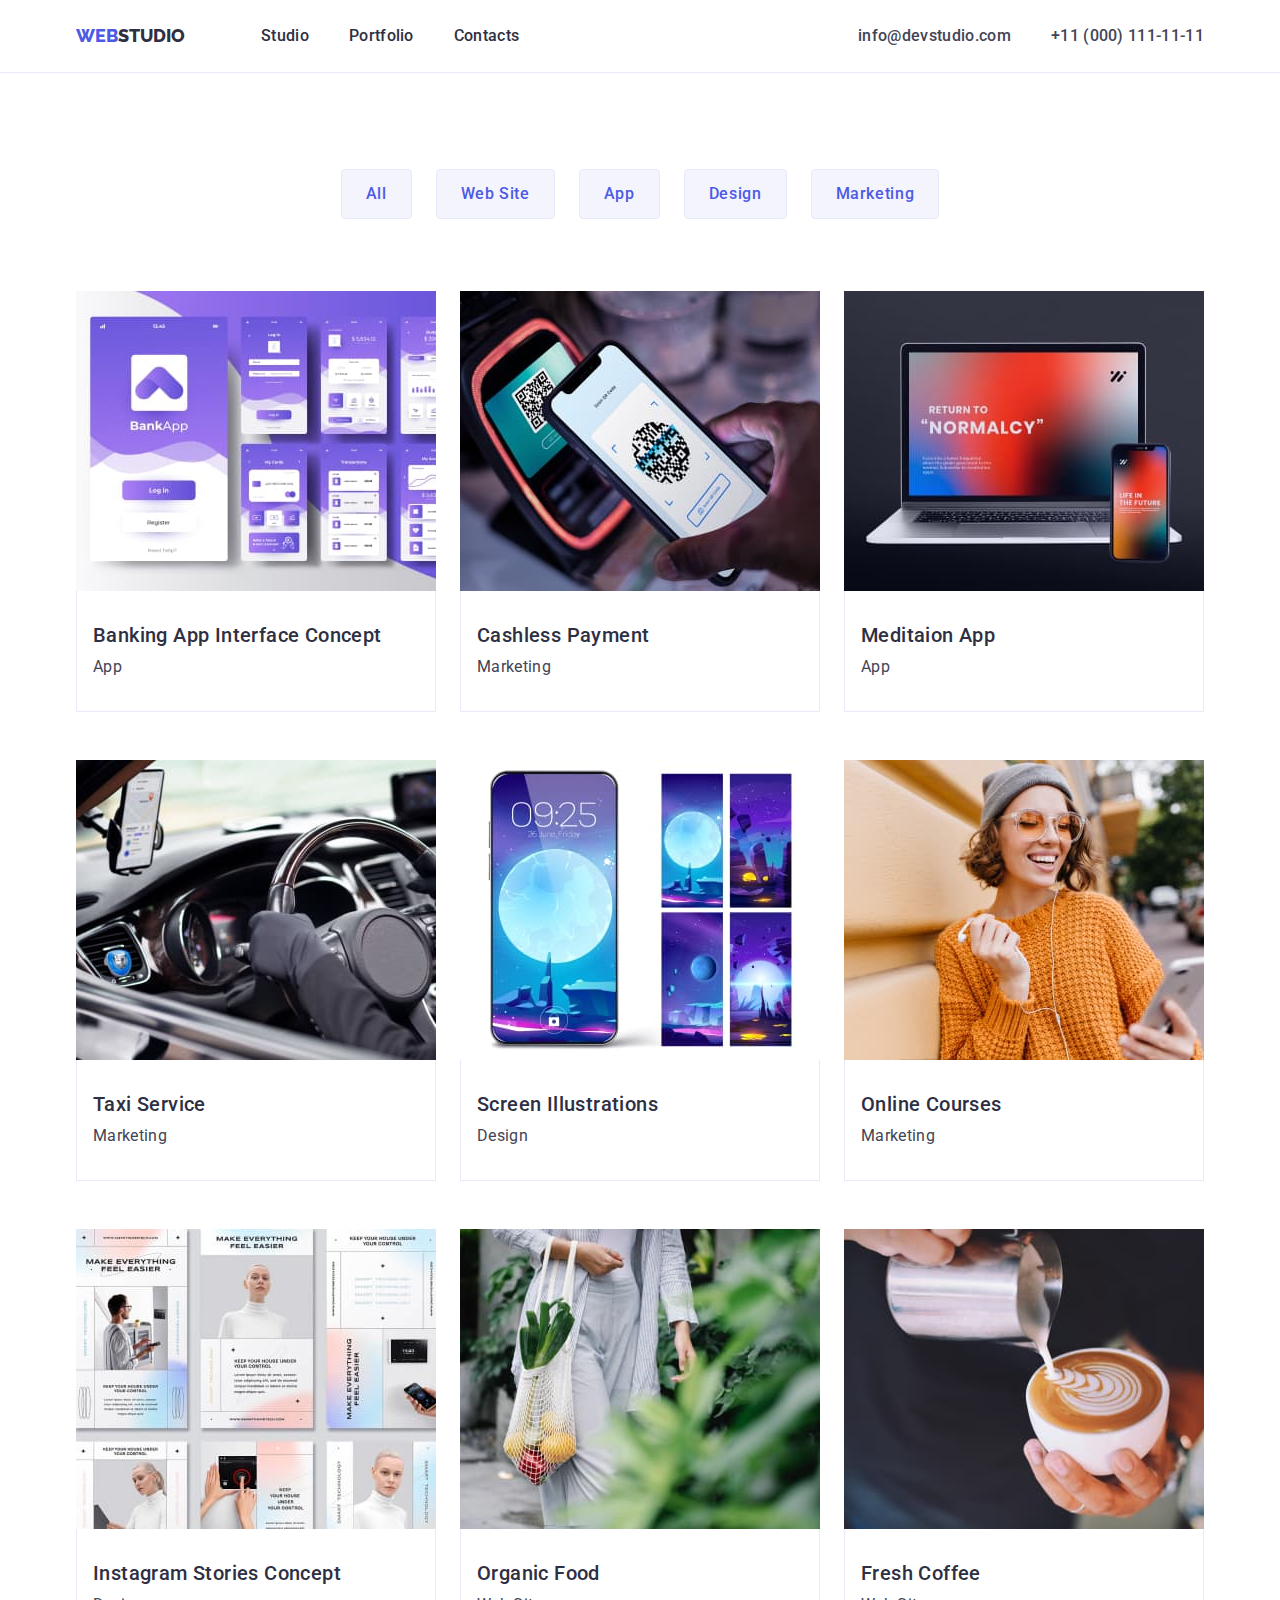
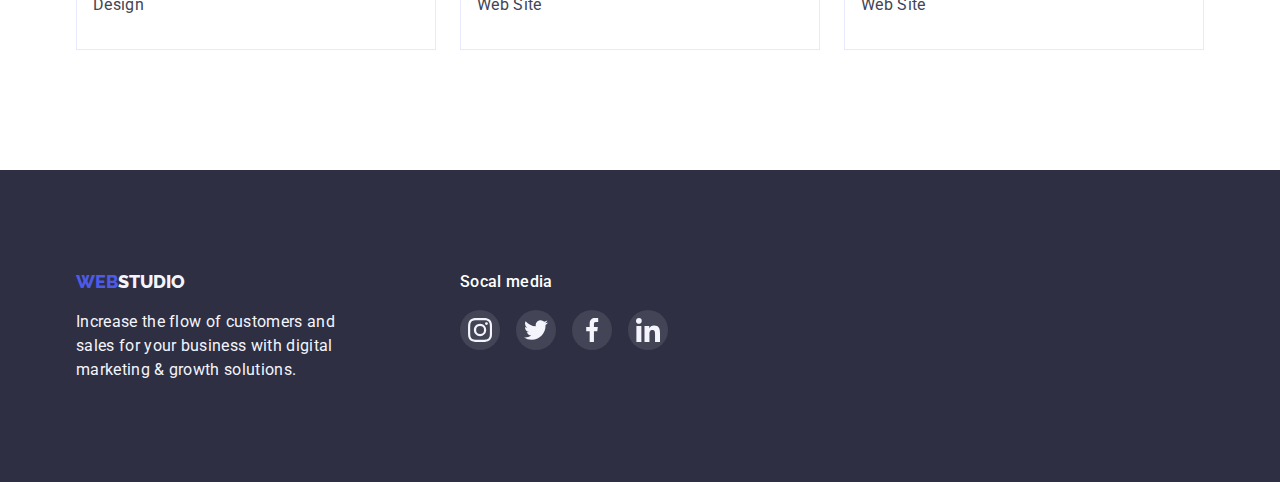
==== portfolio.html @ dd8240ae "copy paste" ====
<!DOCTYPE html>
<html lang="en">
  <head>
    <meta charset="UTF-8" />
    <meta http-equiv="X-UA-Compatible" content="IE=edge" />
    <meta name="viewport" content="width=device-width, initial-scale=1.0" />
    <link rel="preconnect" href="https://fonts.googleapis.com" />
    <link rel="preconnect" href="https://fonts.gstatic.com" crossorigin />
    <link
      href="https://fonts.googleapis.com/css2?family=Raleway:wght@800&family=Roboto:wght@400;500;700;900&display=swap"
      rel="stylesheet"
    />
    <link
      rel="stylesheet"
      href="https://cdnjs.cloudflare.com/ajax/libs/modern-normalize/1.1.0/modern-normalize.css"
    />
    <title>Portfolio</title>
    <link rel="stylesheet" href="./css/styles.css" />
  </head>
  <body>
    <header class="header">
      <div class="container header-container">
        <nav class="header-navigation">
          <a href="./index.html" class="logo-name"
            ><span class="word-web">WEB</span
            ><span class="word-studio-header">STUDIO</span></a
          >
          <ul class="header-list">
            <li class="header-item">
              <a class="item" href="./index.html">Studio</a>
            </li>
            <li class="header-item">
              <a class="item" href="./portfolio.html">Portfolio</a>
            </li>
            <li class="header-item"><a class="item" href="">Contacts</a></li>
          </ul>
        </nav>
        <address class="header-address">
          <ul class="header-list">
            <li class="header-item">
              <a href="mailto:info@devstudio.com" class="header-contact"
                >info@devstudio.com</a
              >
            </li>
            <li class="header-item">
              <a href="tel:+110001111111" class="header-contact"
                >+11 (000) 111-11-11</a
              >
            </li>
          </ul>
        </address>
      </div>
    </header>
    <main>
      <section class="buttons">
        <div class="container">
          <h1 hidden class="visually-hidden">info</h1>
          <ul class="buttons-container">
            <li class="btn-list">
              <button type="button" class="main-btn">All</button>
            </li>
            <li class="btn-list">
              <button type="button" class="main-btn">Web Site</button>
            </li>
            <li class="btn-list">
              <button type="button" class="main-btn">App</button>
            </li>
            <li class="btn-list">
              <button type="button" class="main-btn">Design</button>
            </li>
            <li class="btn-list">
              <button type="button" class="main-btn">Marketing</button>
            </li>
          </ul>
          <h1 hidden class="visually-hidden">Projects</h1>
          <ul class="portfolio-list">
            <li class="portfolio-item">
              <a
                class="main-link"
                href="./images/portfolio/img-banking-appi-interface-concept.jpg"
              >
                <img
                  src="./images/portfolio/img-banking-appi-interface-concept.jpg"
                  alt="banking interface"
                  width="360"
                  height="300"
                  class="main-image"
                />
                <div class="borders-text description-left">
                  <h2 class="portfolio-header">
                    Banking App Interface Concept
                  </h2>
                  <p class="portfolio-description">App</p>
                </div>
              </a>
            </li>
            <li class="portfolio-item">
              <a
                class="main-link"
                href="./images/portfolio/img-сashless-payment.jpg"
              >
                <img
                  src="./images/portfolio/img-сashless-payment.jpg"
                  alt="cashless payment"
                  width="360"
                  class="main-image"
                />
                <div class="borders-text description-left">
                  <h2 class="portfolio-header">Cashless Payment</h2>
                  <p class="portfolio-description">Marketing</p>
                </div>
              </a>
            </li>
            <li class="portfolio-item">
              <a
                class="main-link"
                href="./images/portfolio/img-meditaion-app.jpg"
              >
                <img
                  src="./images/portfolio/img-meditaion-app.jpg"
                  alt="meditation app"
                  width="360"
                  class="main-image"
                />
                <div class="borders-text description-left">
                  <h2 class="portfolio-header">Meditaion App</h2>
                  <p class="portfolio-description">App</p>
                </div>
              </a>
            </li>
            <li class="portfolio-item">
              <a
                class="main-link"
                href="./images/portfolio/img-taxi-service.jpg"
              >
                <img
                  src="./images/portfolio/img-taxi-service.jpg"
                  alt="taxi service"
                  width="360"
                  class="main-image"
                />
                <div class="borders-text description-left">
                  <h2 class="portfolio-header">Taxi Service</h2>
                  <p class="portfolio-description">Marketing</p>
                </div>
              </a>
            </li>
            <li class="portfolio-item">
              <a
                class="main-link"
                href="./images/portfolio/img-screen-illustrations.jpg"
              >
                <img
                  src="./images/portfolio/img-screen-illustrations.jpg"
                  alt="screen illustrations"
                  width="360"
                  class="main-image"
                />
                <div class="borders-text description-left">
                  <h2 class="portfolio-header">Screen Illustrations</h2>
                  <p class="portfolio-description">Design</p>
                </div>
              </a>
            </li>
            <li class="portfolio-item">
              <a
                class="main-link"
                href="./images/portfolio/img-online-courses.jpg"
              >
                <img
                  src="./images/portfolio/img-online-courses.jpg"
                  alt=" online courses"
                  width="360"
                  class="main-image"
                />
                <div class="borders-text description-left">
                  <h2 class="portfolio-header">Online Courses</h2>
                  <p class="portfolio-description">Marketing</p>
                </div>
              </a>
            </li>
            <li class="portfolio-item">
              <a
                class="main-link"
                href="./images/portfolio/img-instagram-stories-concept.jpg"
              >
                <img
                  src="./images/portfolio/img-instagram-stories-concept.jpg"
                  alt="instagram stories concept"
                  width="360"
                  class="main-image"
                />
                <div class="borders-text description-left">
                  <h2 class="portfolio-header">Instagram Stories Concept</h2>
                  <p class="portfolio-description">Design</p>
                </div>
              </a>
            </li>
            <li class="portfolio-item">
              <a
                class="main-link"
                href="./images/portfolio/img-organic-food.jpg"
              >
                <img
                  src="./images/portfolio/img-organic-food.jpg"
                  alt="organic food"
                  width="360"
                  class="main-image"
                />
                <div class="borders-text description-left">
                  <h2 class="portfolio-header">Organic Food</h2>
                  <p class="portfolio-description">Web Site</p>
                </div>
              </a>
            </li>
            <li class="portfolio-item">
              <a
                class="main-link"
                href="./images/portfolio/img-fresh-coffee.jpg"
              >
                <img
                  src="./images/portfolio/img-fresh-coffee.jpg"
                  alt="fresh coffee"
                  width="360"
                  class="main-image"
                />
                <div class="borders-text description-left">
                  <h2 class="portfolio-header">Fresh Coffee</h2>
                  <p class="portfolio-description">Web Site</p>
                </div>
              </a>
            </li>
          </ul>
        </div>
      </section>
    </main>
    <footer class="box">
      <div class="container footer-container">
        <div class="footer-logo">
          <a href="./index.html" class="logo-name"
            ><span class="word-web">WEB</span
            ><span class="word-studio-footer">STUDIO</span></a
          >
          <p class="footer-description">
            Increase the flow of customers and sales for your business with
            digital marketing & growth solutions.
          </p>
        </div>
        <div class="social-footer-container">
          <p class="social-footer-header">Socal media</p>
          <ul class="footer-social-list">
            <li class="footer-social-item">
              <a href="" class="footer-social-link">
                <svg class="footer-social-icon" width="24" height="24">
                  <use href="./images/icons.svg#icon-nstagram"></use>
                </svg>
              </a>
            </li>
            <li class="footer-social-item">
              <a href="" class="footer-social-link">
                <svg class="footer-social-icon" width="24" height="24">
                  <use href="./images/icons.svg#icon-Twitter"></use>
                </svg>
              </a>
            </li>
            <li class="footer-social-item">
              <a href="" class="footer-social-link">
                <svg class="footer-social-icon" width="24" height="24">
                  <use href="./images/icons.svg#icon-Facebook"></use>
                </svg>
              </a>
            </li>
            <li class="footer-social-item">
              <a href="" class="footer-social-link">
                <svg class="footer-social-icon" width="24" height="24">
                  <use href="./images/icons.svg#icon-Linkedin"></use>
                </svg>
              </a>
            </li>
          </ul>
        </div>
      </div>
    </footer>
  </body>
</html>
---- css/styles.css ----
:root {
  --primary-color: #2e2f42;
  --secondary-color: #4d5ae5;
  --font-description-color: #434455;
  --font-white-color: #ffffff;
  --hover-color: #404bbf;
  --footer-soc-item-color: #31d0aa;
}
p,
h1,
h2,
h3,
h4,
h5,
h6 {
  margin: 0;
}

ul {
  margin: 0;
  padding-left: 0;
}

button {
  cursor: pointer;
  margin: 0 auto;
}

address {
  font-style: normal;
}

img {
  display: block;
  max-width: 100%;
  height: auto;
}
body {
  font-family: "Roboto";
  color: var(--primary-color);
}
.container {
  width: 1158px;
  padding-left: 15px;
  padding-right: 15px;
  padding: 0 15px;
  margin: 0 auto;
  /*outline: 2px solid red;*/
}
.header {
  border-bottom: 1px solid #e7e9fc;
  padding-top: 24px;
  padding-bottom: 24px;
}
.logo-name {
  text-decoration: none;
  font-family: "Raleway";
  font-style: normal;
  font-weight: 800;
  font-size: 18px;
  line-height: 1.33;
  margin-right: 76px;
}
.header-container {
  display: flex;
  align-items: center;
}
.header-navigation {
  display: flex;
  align-items: center;
}
.header-list {
  font-weight: 500;
  font-size: 16px;
  line-height: 1.5;
  letter-spacing: 0.02em;
  list-style: none;
  display: flex;
  gap: 40px;
}
.header-item {
  list-style: none;
}
.item {
  color: var(--primary-color);
  text-decoration: none;
}
.item:hover,
.item:focus {
  color: var(--hover-color);
}
.header-address {
  font-weight: 400;
  font-size: 16px;
  line-height: 1.5;
  /* identical to box height, or 150% */
  letter-spacing: 0.02em;
  display: flex;
  margin-left: auto;
}
.header-contact {
  text-decoration: none;
  color: var(--font-description-color);
}
.header-contact:focus,
.header-contact:hover {
  color: var(--hover-color);
}
.section {
  padding-bottom: 120px;
  padding-top: 120px;
}
.headline-box {
  /* background-color: tomato;*/
  max-width: 1440px;
  margin: 0 auto;
  background-image: linear-gradient(
      rgba(46, 47, 66, 0.7),
      rgba(46, 47, 66, 0.7) 100%
    ),
    url(../images/people-office.jpg);
  background-repeat: no-repeat;
  background-position: center;
  background-size: cover;
  padding-top: 188px;
  padding-bottom: 188px;
}

.headline {
  color: var(--font-white-color);
  font-weight: 700;
  font-size: 56px;
  line-height: 1.07;
  text-align: center;
  letter-spacing: 0.02em;
  width: 507px;
  margin: 0 auto 48px;
}
.headline-button {
  display: block;
  font-family: inherit;
  font-weight: 500;
  font-size: 16px;
  line-height: 1.5;
  letter-spacing: 0.04em;
  background-color: var(--secondary-color);
  color: var(--font-white-color);
  border-radius: 4px;
  border: 0;
  width: 169px;
  height: 56px;
  margin-top: 48px;
  box-shadow: 0px 4px 4px rgba(0, 0, 0, 0.15);
}
.headline-button:hover,
.headline-button:focus {
  background-color: var(--hover-color);
  cursor: pointer;
}

.list {
  padding-top: 0;
}
.main-list {
  display: flex;
  column-gap: 24px;
}

.main-btn {
  font-family: inherit;
  font-weight: 500;
  font-size: 16px;
  line-height: 1.5;
  letter-spacing: 0.04em;
  background-color: #f4f4fd;
  color: var(--secondary-color);
  border-radius: 4px;
  border: 1px solid #e7e9fc;
  padding: 12px 24px;
}
.main-btn:focus,
.main-btn:hover {
  border: 1px solid var(--secondary-color);
  background-color: var(--secondary-color);
  color: #f4f4fd;
  box-shadow: 0px 3px 1px rgba(0, 0, 0, 0.1), 0px 2px 1px rgba(0, 0, 0, 0.08),
    0px 2px 2px rgba(0, 0, 0, 0.12);
  cursor: pointer;
}
.main-item {
  list-style: none;
  width: calc(((100% - 72px) / 4));
  margin-right: 24;
}
.main-link {
  text-decoration: none;
}
.main-icon {
  display: flex;
  justify-content: center;
  align-items: center;
  height: 112px;
  background-color: #f4f4fd;
  border-radius: 4px;
}
.main-title {
  color: var(--primary-color);
  font-style: normal;
  font-weight: 500;
  font-size: 20px;
  line-height: 1.2;
  /* identical to box height, or 120% */
  margin-bottom: 8px;
  margin-top: 8px;
  letter-spacing: 0.02em;
}
.main-after-title {
  color: var(--font-description-color);
  font-weight: 400;
  font-size: 16px;
  line-height: 1.5;
  /* identical to box height, or 150% */

  letter-spacing: 0.02em;
}
.secondary-headline {
  text-align: center;
  font-weight: 700;
  font-size: 36px;
  line-height: 1.11;
  /* identical to box height, or 111% */
  color: var(--primary-color);
  margin-bottom: 72px;
}
.secondary-list {
  display: flex;
  align-items: center;
  gap: 24px;
}
.secondary-item {
  list-style: none;
}
.teamlist {
  background-color: #f4f4fd;
}
.name-team {
  text-align: center;
  color: var(--primary-color);
  font-style: normal;
  font-weight: 500;
  font-size: 20px;
  line-height: 1.2;
  /* identical to box height, or 120% */
  letter-spacing: 0.02em;
  margin-bottom: 8px;
}
.team-position {
  text-align: center;
  color: var(--font-description-color);
  font-weight: 400;
  font-size: 16px;
  line-height: 1.5;
  /* identical to box height, or 150% */
  letter-spacing: 0.02em;
  margin-bottom: 8px;
}
.team-color {
  background-color: var(--font-white-color);
  box-shadow: 0px 1px 6px rgba(46, 47, 66, 0.08),
    0px 1px 1px rgba(46, 47, 66, 0.16), 0px 2px 1px rgba(46, 47, 66, 0.08);
  border-radius: 0px 0px 4px 4px;
}
.team-soc-list {
  display: flex;
  justify-content: center;
  gap: 24px;
}
.soc-item {
  list-style: none;
  width: 40px;
  height: 40px;
}
.team-soc-link {
  width: 100%;
  height: 100%;
  border-radius: 50%;
  display: flex;
  justify-content: center;
  align-items: center;
  background-color: var(--secondary-color);
}
.team-soc-link:hover,
.team-soc-link:focus {
  background-color: var(--hover-color);
}
.customers-list {
  display: flex;
  justify-content: center;
  align-items: center;
  gap: 24px;
}
.customers-item {
  list-style: none;
  width: 168px;
  height: 88px;
}
.customers-link {
  width: 100%;
  height: 100%;
  border: 1px solid #afb1b8;
  border-radius: 4px;
  display: flex;
  justify-content: center;
  align-items: center;
}
.customers-icon {
  fill: #afb1b8;
}

.customers-link:is(:hover, :focus) {
  border-color: var(--hover-color);
}
.customers-link:is(:hover, :focus) .customers-icon {
  fill: var(--hover-color);
}
.box {
  background: #2e2f42;
  padding-top: 100px;
  padding-bottom: 100px;
}
.buttons {
  padding-top: 96px;
  padding-bottom: 120px;
}
.buttons-container {
  margin-bottom: 72px;
  display: flex;
  flex-direction: row;
  justify-content: center;
  gap: 24px;
}
.btn-list {
  list-style: none;
}
.portfolio-container {
  padding-top: 72px;
  padding-bottom: 120px;
}
.borders-text {
  padding-top: 32px;
  padding-bottom: 32px;
  border-left: 1px solid #e7e9fc;
  border-right: 1px solid #e7e9fc;
  border-bottom: 1px solid #e7e9fc;
}
.portfolio-list {
  display: flex;
  flex-wrap: wrap;
  row-gap: 48px;
}

.portfolio-item {
  width: calc(((100% - 48px)) / 3);
  list-style: none;
  margin-right: 24px;
}
.portfolio-item:hover,
.portfolio-item:focus {
  box-shadow: 0px 1px 6px rgba(46, 47, 66, 0.08);
}
.portfolio-list > li:nth-child(3n) {
  margin-right: 0;
}
.portfolio-list > li:nth-child(1n) {
  margin-left: 0;
}
.portfolio-header {
  color: var(--primary-color);
  font-style: normal;
  font-weight: 500;
  font-size: 20px;
  line-height: 1.2;
  /* identical to box height, or 120% */
  margin-bottom: 8px;
  letter-spacing: 0.02em;
}
.portfolio-description {
  color: var(--font-description-color);
  font-weight: 400;
  font-size: 16px;
  line-height: 1.5;
  /* identical to box height, or 150% */
  letter-spacing: 0.02em;
}
.description-left {
  padding-left: 16px;
}
.word-studio-header {
  color: #2e2f42;
}
.word-web {
  color: var(--secondary-color);
}
.word-studio-footer {
  color: #f4f4fd;
}
.footer-container {
  display: flex;
  gap: 120px;
}
.footer-logo {
  display: block;
}
.footer-description {
  margin-top: 16px;
  width: 264px;
  font-size: 16px;
  line-height: 1.5;
  letter-spacing: 0.02em;
  color: #f4f4fd;
}
.social-footer-container {
  display: block;
}
.social-footer-header {
  font-weight: 500;
  font-size: 16px;
  line-height: 1.5;
  letter-spacing: 0.02em;
  color: #ffffff;
  padding-bottom: 16px;
}
.footer-social-list {
  display: flex;
  justify-content: center;
  gap: 16px;
}
.footer-social-item {
  list-style: none;
  width: 40px;
  height: 40px;
  display: flex;
  justify-content: center;
  align-items: center;
  gap: 16px;
}
.footer-social-link {
  display: flex;
  justify-content: center;
  align-items: center;
  width: 100%;
  height: 100%;
  border-radius: 50%;
  background-color: rgba(255, 255, 255, 0.1);
}
.footer-social-link:hover,
.footer-social-link:focus {
  background-color: var(--footer-soc-item-color);
}
.footer-social-icon {
  fill: currentColor;
}
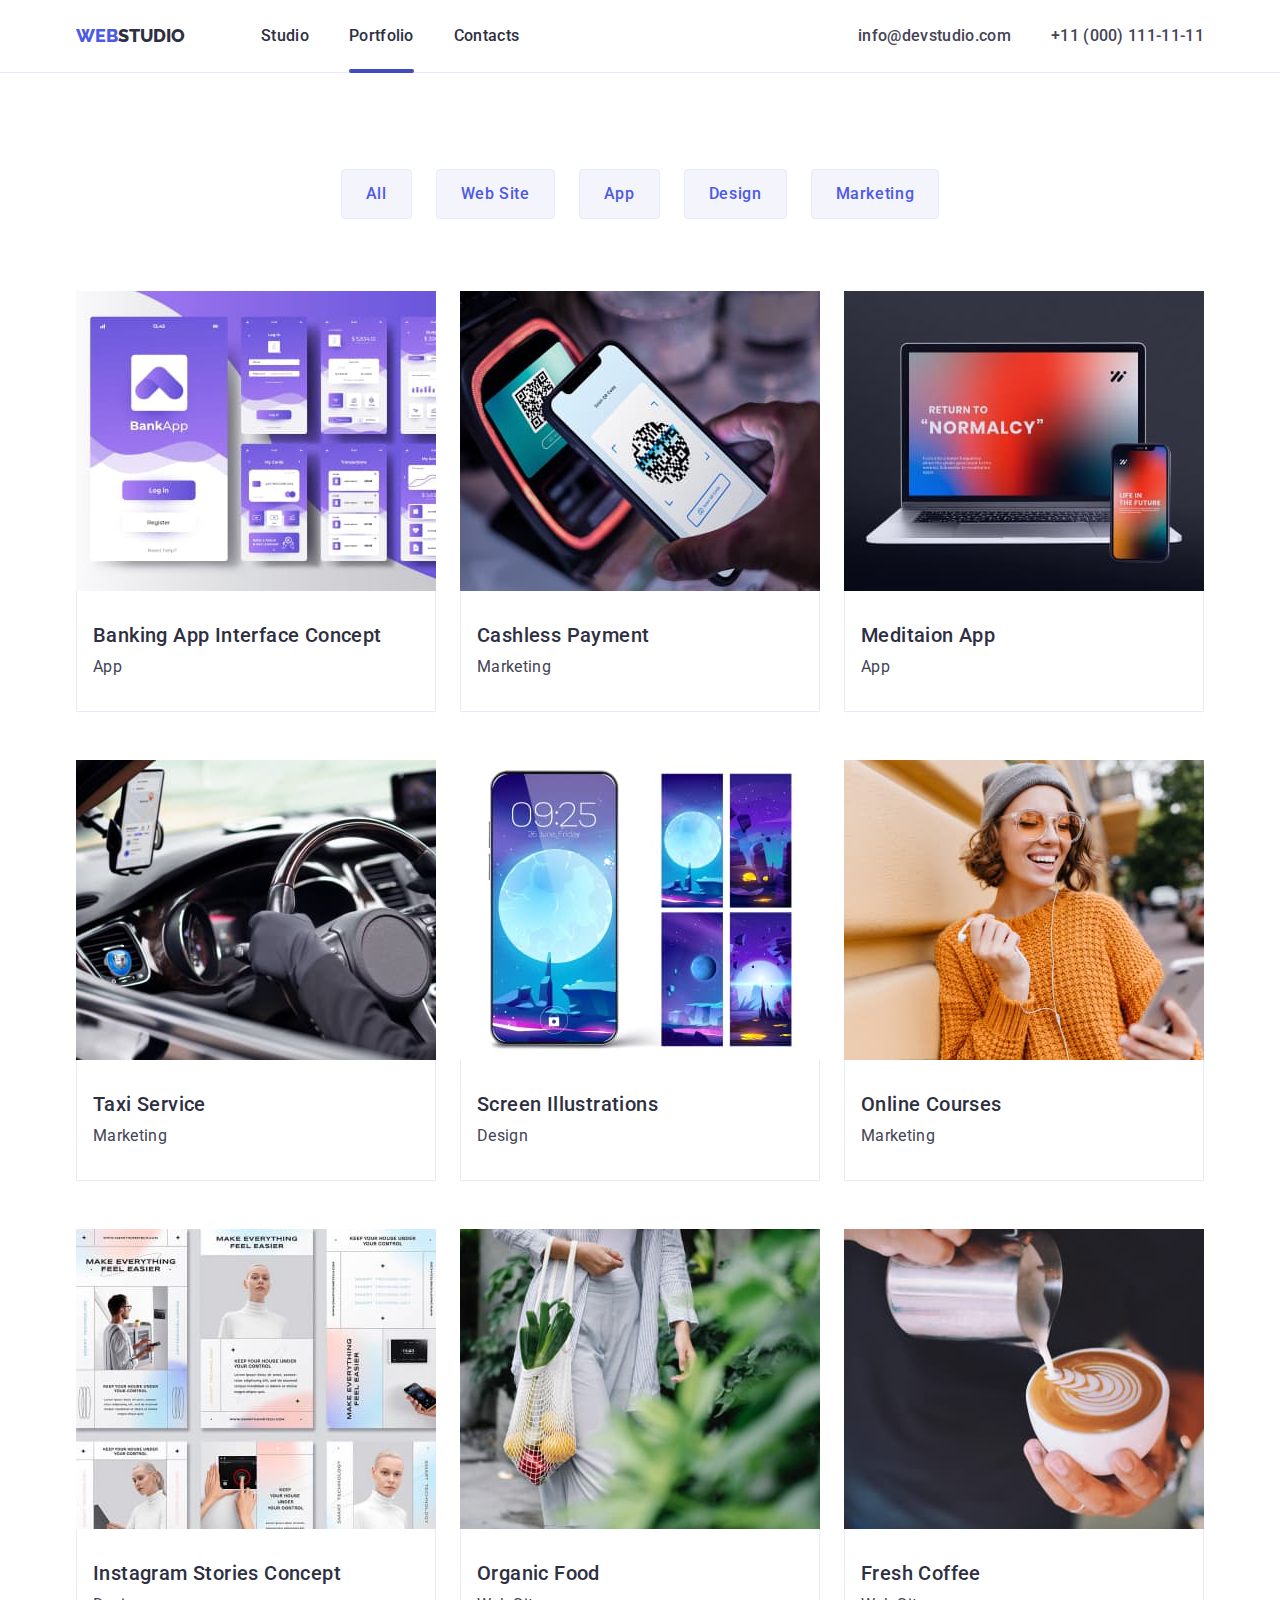
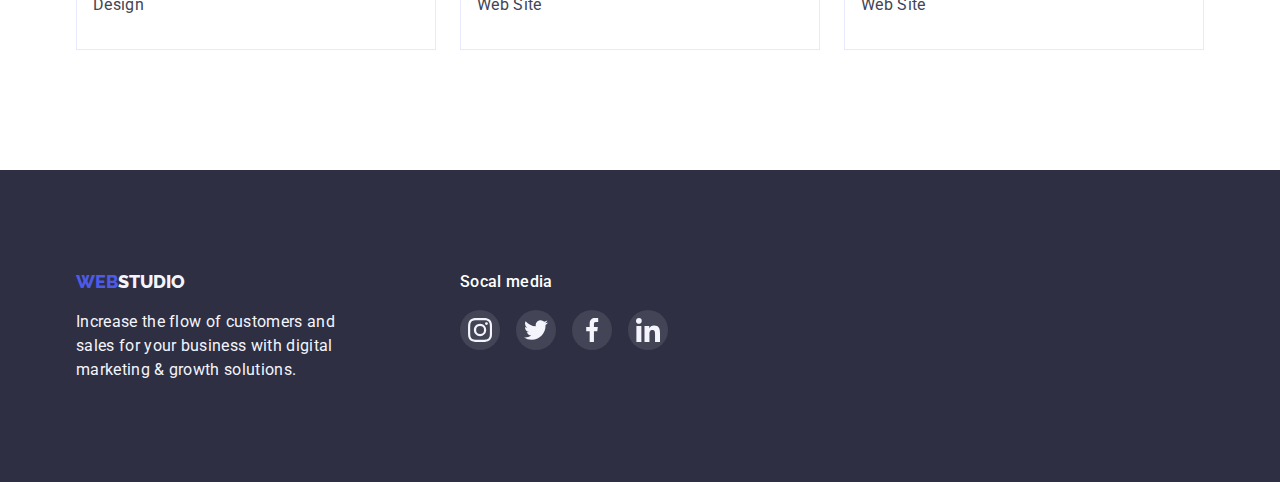
==== commit b2a602c1: "strip" ====
--- a/portfolio.html
+++ b/portfolio.html
@@ -30,7 +30,7 @@
               <a class="item" href="./index.html">Studio</a>
             </li>
             <li class="header-item">
-              <a class="item" href="./portfolio.html">Portfolio</a>
+              <a class="item active" href="./portfolio.html">Portfolio</a>
             </li>
             <li class="header-item"><a class="item" href="">Contacts</a></li>
           </ul>
--- a/css/styles.css
+++ b/css/styles.css
@@ -5,6 +5,7 @@
   --font-white-color: #ffffff;
   --hover-color: #404bbf;
   --footer-soc-item-color: #31d0aa;
+  --hover-transition: 250ms cubic-bezier(0.4, 0, 0.2, 1);
 }
 p,
 h1,
@@ -80,10 +81,23 @@
 }
 .header-item {
   list-style: none;
+  position: relative;
+}
+.active::after {
+  display: block;
+  content: "";
+  position: absolute;
+  left: 0;
+  bottom: -25px;
+  width: 100%;
+  height: 4px;
+  border-radius: 2px;
+  background-color: var(--hover-color);
 }
 .item {
   color: var(--primary-color);
   text-decoration: none;
+  transition: color var(--hover-transition);
 }
 .item:hover,
 .item:focus {
@@ -101,6 +115,7 @@
 .header-contact {
   text-decoration: none;
   color: var(--font-description-color);
+  transition: color var(--hover-transition);
 }
 .header-contact:focus,
 .header-contact:hover {
@@ -151,6 +166,7 @@
   height: 56px;
   margin-top: 48px;
   box-shadow: 0px 4px 4px rgba(0, 0, 0, 0.15);
+  transition: background-color var(--hover-transition);
 }
 .headline-button:hover,
 .headline-button:focus {
@@ -177,6 +193,9 @@
   border-radius: 4px;
   border: 1px solid #e7e9fc;
   padding: 12px 24px;
+  transition: border var(--hover-transition),
+    background-color var(--hover-transition), color var(--hover-transition),
+    box-shadow var(--hover-transition);
 }
 .main-btn:focus,
 .main-btn:hover {
@@ -288,6 +307,7 @@
   justify-content: center;
   align-items: center;
   background-color: var(--secondary-color);
+  transition: background-color var(--hover-transition);
 }
 .team-soc-link:hover,
 .team-soc-link:focus {
@@ -312,9 +332,11 @@
   display: flex;
   justify-content: center;
   align-items: center;
+  transition: border-color var(--hover-transition);
 }
 .customers-icon {
   fill: #afb1b8;
+  transition: fill var(--hover-transition);
 }
 
 .customers-link:is(:hover, :focus) {
@@ -363,6 +385,7 @@
   width: calc(((100% - 48px)) / 3);
   list-style: none;
   margin-right: 24px;
+  transition: box-shadow var(--hover-transition);
 }
 .portfolio-item:hover,
 .portfolio-item:focus {
@@ -452,6 +475,7 @@
   height: 100%;
   border-radius: 50%;
   background-color: rgba(255, 255, 255, 0.1);
+  transition: background-color var(--hover-transition);
 }
 .footer-social-link:hover,
 .footer-social-link:focus {
